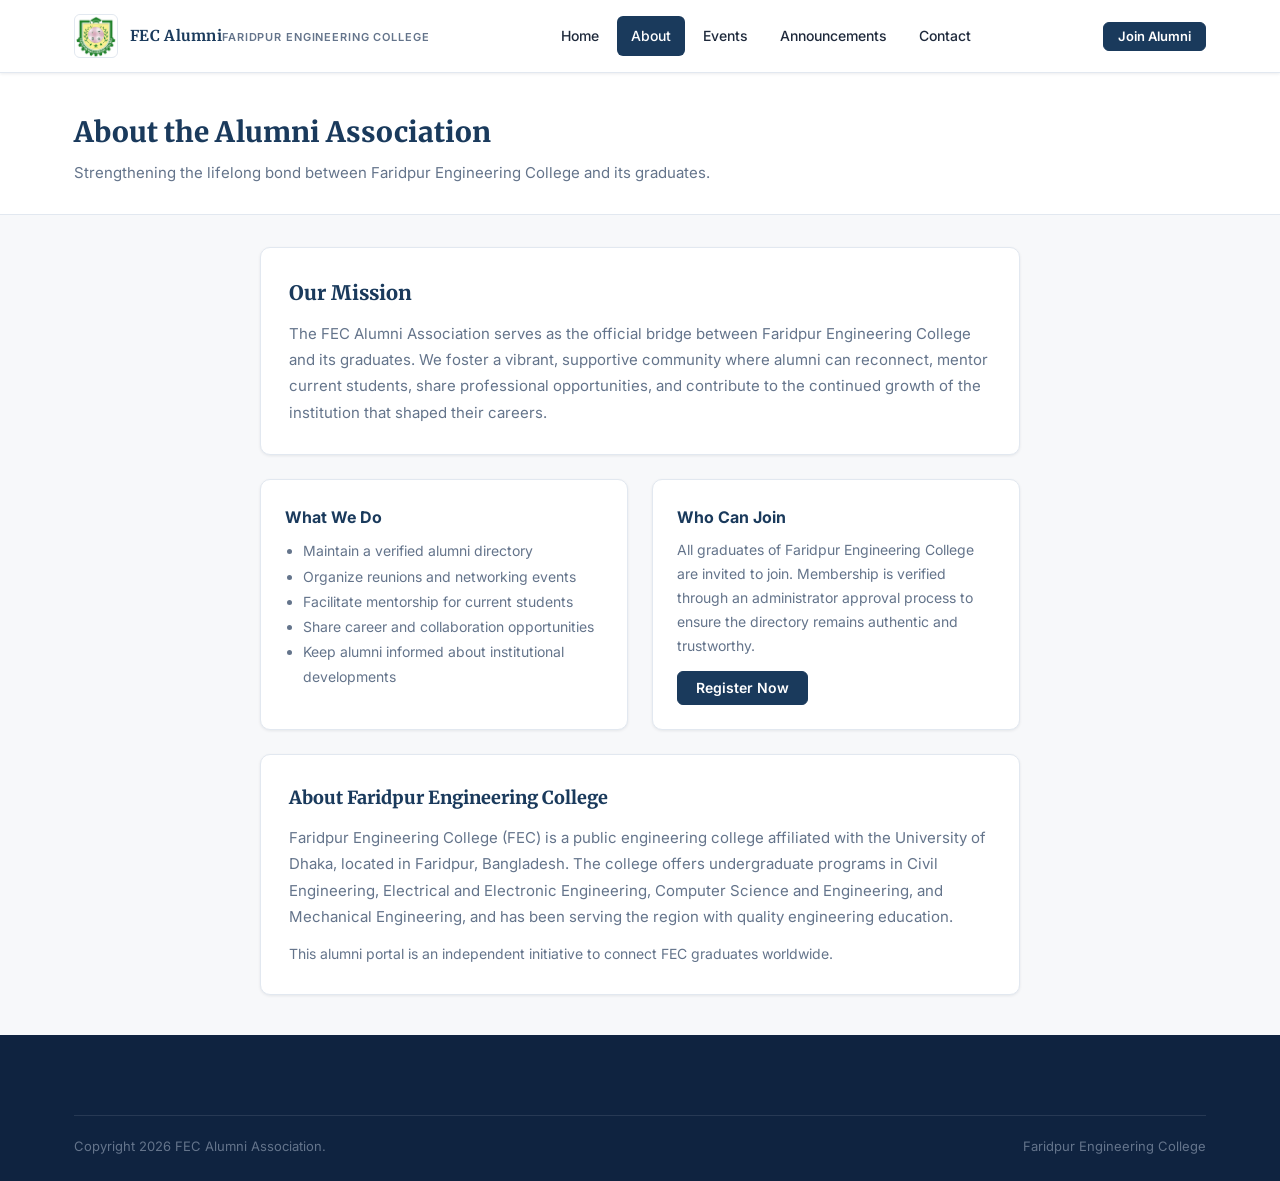
==== about.html @ fcfb1396 "first commit" ====
<!DOCTYPE html>
<html lang="en">
<head>
<meta charset="UTF-8">
<meta name="viewport" content="width=device-width, initial-scale=1.0">
<title>About - FEC Alumni Association</title>
<link rel="icon" href="fec_logo/fec_logo.jpeg">
<link href="https://fonts.googleapis.com/css2?family=Inter:wght@400;500;600;700;800&family=Merriweather:wght@700;800&display=swap" rel="stylesheet">
<link rel="stylesheet" href="css/style.css">
</head>
<body>
<header class="site-header">
  <div class="container header-inner">
    <a class="brand" href="index.html"><img class="brand-logo" src="fec_logo/fec_logo.jpeg" alt="FEC Logo" onerror="this.src='fec_logo/fec_logo.jpg'"><span class="brand-text"><span class="brand-title">FEC Alumni</span><span class="brand-subtitle">Faridpur Engineering College</span></span></a>
    <nav class="nav-desktop"><a href="index.html">Home</a><a href="about.html" class="active">About</a><a href="events.html">Events</a><a href="announcements.html">Announcements</a><a href="contact.html">Contact</a></nav>
    <div class="header-actions"><a class="btn btn-primary btn-sm" href="login.html">Join Alumni</a><button class="nav-toggle" id="nav-toggle" aria-label="Toggle menu" aria-expanded="false"><span></span></button></div>
  </div>
  <nav class="nav-mobile" id="nav-mobile"><a href="index.html">Home</a><a href="about.html" class="active">About</a><a href="events.html">Events</a><a href="announcements.html">Announcements</a><a href="contact.html">Contact</a></nav>
</header>

<div class="page-header"><div class="container"><h1>About the Alumni Association</h1><p>Strengthening the lifelong bond between Faridpur Engineering College and its graduates.</p></div></div>

<div class="container" style="padding:32px var(--container-pad) 40px">
  <div style="max-width:760px;margin:0 auto">
    <div class="card" style="padding:28px;margin-bottom:24px">
      <h2 style="font-family:var(--font-display);font-size:20px;font-weight:800;color:var(--color-primary);margin-bottom:12px">Our Mission</h2>
      <p style="font-size:15px;color:var(--color-text-muted);line-height:1.75">The FEC Alumni Association serves as the official bridge between Faridpur Engineering College and its graduates. We foster a vibrant, supportive community where alumni can reconnect, mentor current students, share professional opportunities, and contribute to the continued growth of the institution that shaped their careers.</p>
    </div>

    <div class="cards-2" style="margin-bottom:24px">
      <div class="card">
        <h3>What We Do</h3>
        <ul style="font-size:14px;color:var(--color-text-muted);line-height:1.8;margin-top:8px;list-style:disc;padding-left:18px">
          <li>Maintain a verified alumni directory</li>
          <li>Organize reunions and networking events</li>
          <li>Facilitate mentorship for current students</li>
          <li>Share career and collaboration opportunities</li>
          <li>Keep alumni informed about institutional developments</li>
        </ul>
      </div>
      <div class="card">
        <h3>Who Can Join</h3>
        <p style="font-size:14px;color:var(--color-text-muted);line-height:1.7;margin-top:8px">All graduates of Faridpur Engineering College are invited to join. Membership is verified through an administrator approval process to ensure the directory remains authentic and trustworthy.</p>
        <div style="margin-top:14px"><a class="btn btn-primary" href="login.html">Register Now</a></div>
      </div>
    </div>

    <div class="card" style="padding:28px">
      <h2 style="font-family:var(--font-display);font-size:18px;font-weight:800;color:var(--color-primary);margin-bottom:12px">About Faridpur Engineering College</h2>
      <p style="font-size:15px;color:var(--color-text-muted);line-height:1.75">Faridpur Engineering College (FEC) is a public engineering college affiliated with the University of Dhaka, located in Faridpur, Bangladesh. The college offers undergraduate programs in Civil Engineering, Electrical and Electronic Engineering, Computer Science and Engineering, and Mechanical Engineering, and has been serving the region with quality engineering education.</p>
      <p style="font-size:14px;color:var(--color-text-muted);line-height:1.7;margin-top:12px">This alumni portal is an independent initiative to connect FEC graduates worldwide.</p>
    </div>
  </div>
</div>

<footer class="site-footer"><div class="container"><div class="footer-bottom"><span>Copyright 2026 FEC Alumni Association.</span><span>Faridpur Engineering College</span></div></div></footer>
<script src="js/config.js"></script>
<script src="js/api.js"></script>
<script src="js/auth.js"></script>
<script src="js/utils.js"></script>
</body>
</html>
---- css/style.css ----
/* ============================================
   FEC Alumni Association - Core Stylesheet
   Institutional, clean, accessible, responsive
   ============================================ */

:root {
  --color-primary: #1a3a5c;
  --color-primary-dark: #122a44;
  --color-primary-light: #2a5a8a;
  --color-accent: #c49a2e;
  --color-accent-dark: #9a7a22;
  --color-accent-light: #f0d27a;
  --color-bg: #f7f8fa;
  --color-surface: #ffffff;
  --color-surface-alt: #eef1f5;
  --color-text: #1e293b;
  --color-text-muted: #64748b;
  --color-text-light: #94a3b8;
  --color-border: #e2e8f0;
  --color-border-strong: #cbd5e1;
  --color-success: #15803d;
  --color-success-bg: #f0fdf4;
  --color-warning: #a16207;
  --color-warning-bg: #fefce8;
  --color-danger: #b91c1c;
  --color-danger-bg: #fef2f2;
  --color-info: #1d4ed8;
  --color-info-bg: #eff6ff;

  --radius-sm: 6px;
  --radius-md: 10px;
  --radius-lg: 16px;
  --radius-full: 9999px;

  --shadow-sm: 0 1px 3px rgba(15, 23, 42, 0.08);
  --shadow-md: 0 4px 12px rgba(15, 23, 42, 0.10);
  --shadow-lg: 0 8px 30px rgba(15, 23, 42, 0.14);

  --space-xs: 4px;
  --space-sm: 8px;
  --space-md: 16px;
  --space-lg: 24px;
  --space-xl: 32px;
  --space-2xl: 48px;
  --space-3xl: 64px;

  --font-sans: 'Inter', 'Segoe UI', system-ui, -apple-system, sans-serif;
  --font-display: 'Merriweather', 'Georgia', serif;

  --container-max: 1180px;
  --container-pad: 24px;
  --header-height: 72px;

  --transition: 160ms ease;
}

/* Reset */
*, *::before, *::after { box-sizing: border-box; margin: 0; padding: 0; }
html { scroll-behavior: smooth; -webkit-text-size-adjust: 100%; }
body {
  font-family: var(--font-sans);
  font-size: 15px;
  line-height: 1.65;
  color: var(--color-text);
  background: var(--color-bg);
  -webkit-font-smoothing: antialiased;
}
img { max-width: 100%; display: block; }
a { color: var(--color-primary); text-decoration: none; }
a:hover { color: var(--color-primary-light); }
ul, ol { list-style: none; }
button { font: inherit; cursor: pointer; }
input, select, textarea { font: inherit; }

/* Focus */
:focus-visible { outline: 2px solid var(--color-primary); outline-offset: 2px; }

/* Utilities */
.container { max-width: var(--container-max); margin-inline: auto; padding-inline: var(--container-pad); }
.sr-only { position: absolute; width: 1px; height: 1px; overflow: hidden; clip: rect(0,0,0,0); white-space: nowrap; }
.text-muted { color: var(--color-text-muted); }
.text-center { text-align: center; }
.hidden { display: none !important; }
.flex { display: flex; }
.flex-center { display: flex; align-items: center; justify-content: center; }
.grid { display: grid; }
.badge {
  display: inline-flex; align-items: center; gap: 6px;
  font-size: 12px; font-weight: 600; letter-spacing: 0.04em; text-transform: uppercase;
  padding: 4px 10px; border-radius: var(--radius-full);
}
.badge-success { background: var(--color-success-bg); color: var(--color-success); border: 1px solid #bbf7d0; }
.badge-warning { background: var(--color-warning-bg); color: var(--color-warning); border: 1px solid #fde68a; }
.badge-danger { background: var(--color-danger-bg); color: var(--color-danger); border: 1px solid #fecaca; }
.badge-info { background: var(--color-info-bg); color: var(--color-info); border: 1px solid #bfdbfe; }
.badge-neutral { background: var(--color-surface-alt); color: var(--color-text-muted); border: 1px solid var(--color-border); }

/* =================================
   HEADER / NAVBAR
   ================================= */
.site-header {
  position: sticky; top: 0; z-index: 100;
  background: var(--color-surface);
  border-bottom: 1px solid var(--color-border);
  box-shadow: var(--shadow-sm);
}
.header-inner {
  display: flex; align-items: center; justify-content: space-between;
  height: var(--header-height); gap: var(--space-lg);
}
.brand {
  display: flex; align-items: center; gap: 12px; flex-shrink: 0;
}
.brand-logo {
  width: 44px; height: 44px; border-radius: var(--radius-sm);
  object-fit: contain; background: var(--color-surface-alt);
  border: 1px solid var(--color-border);
}
.brand-text { line-height: 1.2; }
.brand-title { font-family: var(--font-display); font-size: 15px; font-weight: 700; color: var(--color-primary); letter-spacing: 0.02em; }
.brand-subtitle { font-size: 11px; color: var(--color-text-muted); letter-spacing: 0.08em; text-transform: uppercase; font-weight: 600; }

.nav-desktop { display: flex; align-items: center; gap: 4px; }
.nav-desktop a {
  padding: 8px 14px; border-radius: var(--radius-sm);
  font-size: 14px; font-weight: 500; color: var(--color-text);
  transition: background var(--transition), color var(--transition);
}
.nav-desktop a:hover { background: var(--color-surface-alt); color: var(--color-primary); }
.nav-desktop a.active { background: var(--color-primary); color: #fff; }
.nav-desktop a.active:hover { background: var(--color-primary-dark); }

.header-actions { display: flex; align-items: center; gap: 10px; }
.btn {
  display: inline-flex; align-items: center; justify-content: center; gap: 8px;
  padding: 9px 18px; border-radius: var(--radius-sm);
  font-size: 14px; font-weight: 600; line-height: 1;
  border: 1px solid transparent; transition: all var(--transition);
  white-space: nowrap;
}
.btn-primary { background: var(--color-primary); color: #fff; border-color: var(--color-primary); }
.btn-primary:hover { background: var(--color-primary-dark); color: #fff; }
.btn-accent { background: var(--color-accent); color: #fff; border-color: var(--color-accent); }
.btn-accent:hover { background: var(--color-accent-dark); color: #fff; }
.btn-outline { background: transparent; color: var(--color-primary); border-color: var(--color-border-strong); }
.btn-outline:hover { background: var(--color-surface-alt); border-color: var(--color-primary); color: var(--color-primary); }
.btn-ghost { background: transparent; color: var(--color-text-muted); border-color: transparent; }
.btn-ghost:hover { background: var(--color-surface-alt); color: var(--color-text); }
.btn-sm { padding: 7px 14px; font-size: 13px; }
.btn-lg { padding: 13px 26px; font-size: 15px; }
.btn:disabled { opacity: 0.55; cursor: not-allowed; }
.btn-block { width: 100%; }

/* Mobile nav */
.nav-toggle {
  display: none; width: 40px; height: 40px;
  align-items: center; justify-content: center;
  background: transparent; border: 1px solid var(--color-border);
  border-radius: var(--radius-sm); color: var(--color-text);
}
.nav-toggle span, .nav-toggle span::before, .nav-toggle span::after {
  display: block; width: 18px; height: 2px; background: var(--color-text);
  border-radius: 2px; content: ''; transition: var(--transition);
}
.nav-toggle span::before { transform: translateY(-6px); }
.nav-toggle span::after { transform: translateY(4px); }
.nav-toggle[aria-expanded="true"] span { background: transparent; }
.nav-toggle[aria-expanded="true"] span::before { transform: rotate(45deg); }
.nav-toggle[aria-expanded="true"] span::after { transform: rotate(-45deg) translateY(-1px) translateX(1px); }

.nav-mobile {
  display: none; flex-direction: column;
  background: var(--color-surface);
  border-top: 1px solid var(--color-border);
  padding: 12px var(--container-pad) 20px;
}
.nav-mobile.open { display: flex; }
.nav-mobile a {
  padding: 12px 14px; border-radius: var(--radius-sm);
  font-size: 15px; font-weight: 500; color: var(--color-text);
  border: 1px solid transparent;
}
.nav-mobile a:hover { background: var(--color-surface-alt); }
.nav-mobile a.active { background: var(--color-primary); color: #fff; }
.nav-mobile .mobile-actions { display: flex; flex-direction: column; gap: 10px; margin-top: 14px; padding-top: 14px; border-top: 1px solid var(--color-border); }

/* =================================
   HERO
   ================================= */
.hero {
  position: relative; overflow: hidden;
  background: linear-gradient(135deg, var(--color-primary) 0%, #1e4a6e 55%, #2a5a8a 100%);
  color: #fff;
}
.hero-bg {
  position: absolute; inset: 0;
  background: url('../assets/campus/campus-hero.jpg') center/cover no-repeat;
  opacity: 0.18;
}
.hero-overlay { position: absolute; inset: 0; background: linear-gradient(180deg, rgba(15,42,68,0.35) 0%, rgba(15,42,68,0.78) 100%); }
.hero-inner {
  position: relative; display: grid; grid-template-columns: 1.15fr 0.85fr;
  gap: var(--space-2xl); align-items: center;
  padding: 64px 0 72px; min-height: 520px;
}
.hero-kicker {
  display: inline-flex; align-items: center; gap: 8px;
  font-size: 12px; font-weight: 700; letter-spacing: 0.10em; text-transform: uppercase;
  color: var(--color-accent-light); margin-bottom: 16px;
}
.hero-kicker::before { content: ''; width: 28px; height: 2px; background: var(--color-accent); border-radius: 2px; }
.hero h1 {
  font-family: var(--font-display); font-size: clamp(30px, 4.2vw, 46px);
  font-weight: 800; line-height: 1.12; letter-spacing: -0.02em; margin-bottom: 16px;
}
.hero h1 span { color: var(--color-accent-light); }
.hero-desc { font-size: 16px; line-height: 1.7; color: #dbe6f2; max-width: 560px; margin-bottom: 28px; }
.hero-actions { display: flex; flex-wrap: wrap; gap: 12px; }
.hero-stats {
  display: grid; grid-template-columns: repeat(3, 1fr); gap: 16px;
  margin-top: 36px; padding-top: 28px; border-top: 1px solid rgba(255,255,255,0.18);
  max-width: 520px;
}
.stat-value { font-size: 26px; font-weight: 800; line-height: 1; }
.stat-label { font-size: 12px; letter-spacing: 0.06em; text-transform: uppercase; color: #a8c0db; margin-top: 4px; }

.hero-card {
  background: var(--color-surface); border-radius: var(--radius-lg);
  padding: 28px; color: var(--color-text);
  box-shadow: var(--shadow-lg); border: 1px solid var(--color-border);
}
.hero-card-head { display: flex; align-items: center; gap: 12px; margin-bottom: 18px; }
.hero-card-icon {
  width: 44px; height: 44px; border-radius: var(--radius-md);
  background: var(--color-primary); color: #fff;
  display: flex; align-items: center; justify-content: center; flex-shrink: 0;
}
.hero-card-icon svg { width: 22px; height: 22px; }
.hero-card h3 { font-size: 16px; font-weight: 700; color: var(--color-primary); }
.hero-card p { font-size: 13px; color: var(--color-text-muted); }
.hero-card-list { display: flex; flex-direction: column; gap: 14px; }
.hero-card-item { display: flex; gap: 12px; align-items: flex-start; }
.hero-card-item svg { width: 18px; height: 18px; color: var(--color-accent); flex-shrink: 0; margin-top: 2px; }
.hero-card-item strong { font-size: 14px; display: block; }
.hero-card-item span { font-size: 13px; color: var(--color-text-muted); }

/* =================================
   SECTIONS
   ================================= */
.section { padding: 64px 0; }
.section-alt { background: var(--color-surface); border-top: 1px solid var(--color-border); border-bottom: 1px solid var(--color-border); }
.section-head { text-align: center; max-width: 640px; margin: 0 auto 40px; }
.section-kicker { font-size: 12px; font-weight: 700; letter-spacing: 0.10em; text-transform: uppercase; color: var(--color-accent-dark); margin-bottom: 8px; }
.section-title { font-family: var(--font-display); font-size: clamp(24px, 3vw, 32px); font-weight: 800; color: var(--color-primary); line-height: 1.2; margin-bottom: 12px; }
.section-desc { font-size: 15px; color: var(--color-text-muted); line-height: 1.7; }

/* Cards grid */
.cards-3 { display: grid; grid-template-columns: repeat(3, 1fr); gap: 24px; }
.cards-2 { display: grid; grid-template-columns: repeat(2, 1fr); gap: 24px; }
.card {
  background: var(--color-surface); border: 1px solid var(--color-border);
  border-radius: var(--radius-md); padding: 24px;
  box-shadow: var(--shadow-sm); transition: box-shadow var(--transition), transform var(--transition);
}
.card:hover { box-shadow: var(--shadow-md); transform: translateY(-2px); }
.card-icon {
  width: 48px; height: 48px; border-radius: var(--radius-md);
  display: flex; align-items: center; justify-content: center;
  margin-bottom: 16px; background: var(--color-surface-alt); border: 1px solid var(--color-border);
  color: var(--color-primary);
}
.card-icon svg { width: 22px; height: 22px; }
.card h3 { font-size: 16px; font-weight: 700; margin-bottom: 8px; color: var(--color-primary); }
.card p { font-size: 14px; color: var(--color-text-muted); line-height: 1.65; }

/* Feature highlight */
.highlight-grid { display: grid; grid-template-columns: 1fr 1fr; gap: 32px; align-items: center; }
.highlight-list { display: flex; flex-direction: column; gap: 16px; }
.highlight-item { display: flex; gap: 14px; }
.highlight-num {
  width: 32px; height: 32px; border-radius: var(--radius-full);
  background: var(--color-primary); color: #fff;
  display: flex; align-items: center; justify-content: center;
  font-size: 13px; font-weight: 800; flex-shrink: 0;
}
.highlight-item h4 { font-size: 15px; font-weight: 700; margin-bottom: 4px; }
.highlight-item p { font-size: 14px; color: var(--color-text-muted); }

/* CTA */
.cta {
  background: var(--color-primary); color: #fff;
  border-radius: var(--radius-lg); padding: 48px;
  display: flex; align-items: center; justify-content: space-between; gap: 32px;
}
.cta h2 { font-family: var(--font-display); font-size: 26px; font-weight: 800; margin-bottom: 8px; }
.cta p { color: #cbd5e1; font-size: 15px; max-width: 520px; }
.cta-actions { display: flex; gap: 12px; flex-shrink: 0; }

/* Event / announcement cards */
.event-card, .announcement-card, .alumni-card {
  background: var(--color-surface); border: 1px solid var(--color-border);
  border-radius: var(--radius-md); overflow: hidden;
  box-shadow: var(--shadow-sm); transition: box-shadow var(--transition), transform var(--transition);
}
.event-card:hover, .announcement-card:hover, .alumni-card:hover { box-shadow: var(--shadow-md); transform: translateY(-2px); }
.event-card-img { height: 160px; background: var(--color-surface-alt); display: flex; align-items: center; justify-content: center; color: var(--color-text-light); overflow: hidden; }
.event-card-img img { width: 100%; height: 100%; object-fit: cover; }
.event-card-body, .announcement-card-body { padding: 18px 20px; }
.event-meta { display: flex; gap: 12px; font-size: 12px; color: var(--color-text-muted); margin-bottom: 8px; flex-wrap: wrap; }
.event-meta span { display: inline-flex; align-items: center; gap: 5px; }
.event-meta svg { width: 14px; height: 14px; }

/* Footer */
.site-footer { background: #0f2340; color: #cbd5e1; padding: 48px 0 24px; }
.footer-grid { display: grid; grid-template-columns: 1.6fr 1fr 1fr 1fr; gap: 32px; }
.footer-brand { display: flex; gap: 12px; align-items: flex-start; margin-bottom: 14px; }
.footer-brand img { width: 40px; height: 40px; border-radius: var(--radius-sm); object-fit: contain; background: #fff; padding: 2px; }
.footer-brand strong { color: #fff; font-family: var(--font-display); font-size: 15px; display: block; }
.footer-brand span { font-size: 12px; color: #94a3b8; }
.footer-desc { font-size: 13px; line-height: 1.7; color: #94a3b8; max-width: 340px; }
.footer-col h4 { font-size: 13px; font-weight: 700; letter-spacing: 0.08em; text-transform: uppercase; color: #fff; margin-bottom: 14px; }
.footer-col a { display: block; font-size: 14px; color: #94a3b8; padding: 5px 0; transition: color var(--transition); }
.footer-col a:hover { color: #fff; }
.footer-bottom {
  margin-top: 32px; padding-top: 20px; border-top: 1px solid rgba(255,255,255,0.10);
  display: flex; align-items: center; justify-content: space-between; gap: 16px; flex-wrap: wrap;
  font-size: 13px; color: #64748b;
}

/* Forms */
.form-group { margin-bottom: 16px; }
.form-label { display: block; font-size: 13px; font-weight: 600; color: var(--color-text); margin-bottom: 6px; }
.form-label .req { color: var(--color-danger); margin-left: 2px; }
.form-input, .form-select, .form-textarea {
  width: 100%; padding: 10px 12px;
  border: 1px solid var(--color-border-strong); border-radius: var(--radius-sm);
  background: var(--color-surface); color: var(--color-text);
  font-size: 14px; transition: border-color var(--transition), box-shadow var(--transition);
}
.form-input:focus, .form-select:focus, .form-textarea:focus { border-color: var(--color-primary); box-shadow: 0 0 0 3px rgba(26,58,92,0.12); outline: none; }
.form-input.is-error, .form-select.is-error, .form-textarea.is-error { border-color: var(--color-danger); }
.form-hint { font-size: 12px; color: var(--color-text-muted); margin-top: 4px; }
.form-error { font-size: 12px; color: var(--color-danger); margin-top: 4px; }
.form-row { display: grid; grid-template-columns: 1fr 1fr; gap: 16px; }
.form-textarea { min-height: 90px; resize: vertical; }

/* Alerts */
.alert {
  padding: 12px 16px; border-radius: var(--radius-sm);
  font-size: 14px; line-height: 1.55; border: 1px solid;
  display: flex; gap: 10px; align-items: flex-start;
}
.alert svg { width: 18px; height: 18px; flex-shrink: 0; margin-top: 1px; }
.alert-success { background: var(--color-success-bg); border-color: #bbf7d0; color: #14532d; }
.alert-warning { background: var(--color-warning-bg); border-color: #fde68a; color: #713f12; }
.alert-danger { background: var(--color-danger-bg); border-color: #fecaca; color: #7f1d1d; }
.alert-info { background: var(--color-info-bg); border-color: #bfdbfe; color: #1e3a5f; }

/* Spinner */
.spinner { width: 18px; height: 18px; border: 2.5px solid var(--color-border); border-top-color: var(--color-primary); border-radius: 50%; animation: spin 0.7s linear infinite; display: inline-block; }
.spinner-lg { width: 36px; height: 36px; border-width: 3px; }
@keyframes spin { to { transform: rotate(360deg); } }
.loading-wrap { display: flex; flex-direction: column; align-items: center; justify-content: center; gap: 12px; padding: 48px 24px; color: var(--color-text-muted); }

/* Page header */
.page-header { background: var(--color-surface); border-bottom: 1px solid var(--color-border); padding: 36px 0 28px; }
.page-header h1 { font-family: var(--font-display); font-size: 28px; font-weight: 800; color: var(--color-primary); margin-bottom: 6px; }
.page-header p { font-size: 15px; color: var(--color-text-muted); }

/* Breadcrumb */
.breadcrumb { display: flex; gap: 8px; font-size: 13px; color: var(--color-text-muted); margin-bottom: 12px; flex-wrap: wrap; }
.breadcrumb a { color: var(--color-text-muted); }
.breadcrumb a:hover { color: var(--color-primary); }

/* Empty */
.empty-state { text-align: center; padding: 48px 24px; color: var(--color-text-muted); }
.empty-state h3 { font-size: 16px; font-weight: 700; color: var(--color-text); margin-bottom: 6px; }

/* Table responsive wrapper */
.table-wrap { overflow-x: auto; -webkit-overflow-scrolling: touch; border: 1px solid var(--color-border); border-radius: var(--radius-md); background: var(--color-surface); }
.table-wrap table { width: 100%; border-collapse: collapse; min-width: 640px; }
.table-wrap th { text-align: left; font-size: 12px; font-weight: 700; letter-spacing: 0.06em; text-transform: uppercase; color: var(--color-text-muted); padding: 12px 16px; background: var(--color-surface-alt); border-bottom: 1px solid var(--color-border); white-space: nowrap; }
.table-wrap td { padding: 12px 16px; font-size: 14px; border-bottom: 1px solid var(--color-border); vertical-align: middle; }
.table-wrap tr:last-child td { border-bottom: none; }

/* Pagination */
.pagination { display: flex; align-items: center; justify-content: center; gap: 6px; margin-top: 24px; flex-wrap: wrap; }
.pagination button { min-width: 36px; height: 36px; padding: 0 10px; border: 1px solid var(--color-border); background: var(--color-surface); border-radius: var(--radius-sm); font-size: 13px; font-weight: 600; }
.pagination button:hover { border-color: var(--color-primary); color: var(--color-primary); }
.pagination button.active { background: var(--color-primary); color: #fff; border-color: var(--color-primary); }
.pagination button:disabled { opacity: 0.4; cursor: not-allowed; }

/* Modal */
.modal-backdrop { position: fixed; inset: 0; background: rgba(15, 23, 42, 0.55); display: flex; align-items: center; justify-content: center; z-index: 200; padding: 20px; }
.modal { background: var(--color-surface); border-radius: var(--radius-lg); box-shadow: var(--shadow-lg); max-width: 560px; width: 100%; max-height: 90vh; overflow: auto; }
.modal-head { padding: 20px 24px 16px; border-bottom: 1px solid var(--color-border); display: flex; align-items: center; justify-content: space-between; gap: 12px; }
.modal-head h3 { font-size: 16px; font-weight: 700; }
.modal-body { padding: 20px 24px; }
.modal-foot { padding: 16px 24px; border-top: 1px solid var(--color-border); display: flex; justify-content: flex-end; gap: 10px; }

/* Icon helper */
.icon { width: 20px; height: 20px; display: inline-block; vertical-align: middle; }

/* =================================
   RESPONSIVE
   ================================= */
@media (max-width: 1024px) {
  .hero-inner { grid-template-columns: 1fr; }
  .hero-card { max-width: 520px; }
  .cards-3 { grid-template-columns: repeat(2, 1fr); }
  .footer-grid { grid-template-columns: 1fr 1fr; }
  .highlight-grid { grid-template-columns: 1fr; }
  .cta { flex-direction: column; align-items: flex-start; }
}
@media (max-width: 768px) {
  :root { --container-pad: 16px; --header-height: 60px; }
  .nav-desktop, .header-actions .btn-desktop { display: none !important; }
  .nav-toggle { display: flex; }
  .hero-inner { padding: 36px 0 40px; min-height: auto; }
  .hero-stats { grid-template-columns: repeat(3, 1fr); gap: 12px; }
  .stat-value { font-size: 20px; }
  .cards-3, .cards-2 { grid-template-columns: 1fr; }
  .form-row { grid-template-columns: 1fr; }
  .section { padding: 40px 0; }
  .cta { padding: 28px 20px; }
  .footer-grid { grid-template-columns: 1fr; }
  .page-header h1 { font-size: 24px; }
}
@media (max-width: 480px) {
  .hero-actions { flex-direction: column; }
  .hero-actions .btn { width: 100%; }
  .hero-stats { grid-template-columns: 1fr 1fr 1fr; }
}
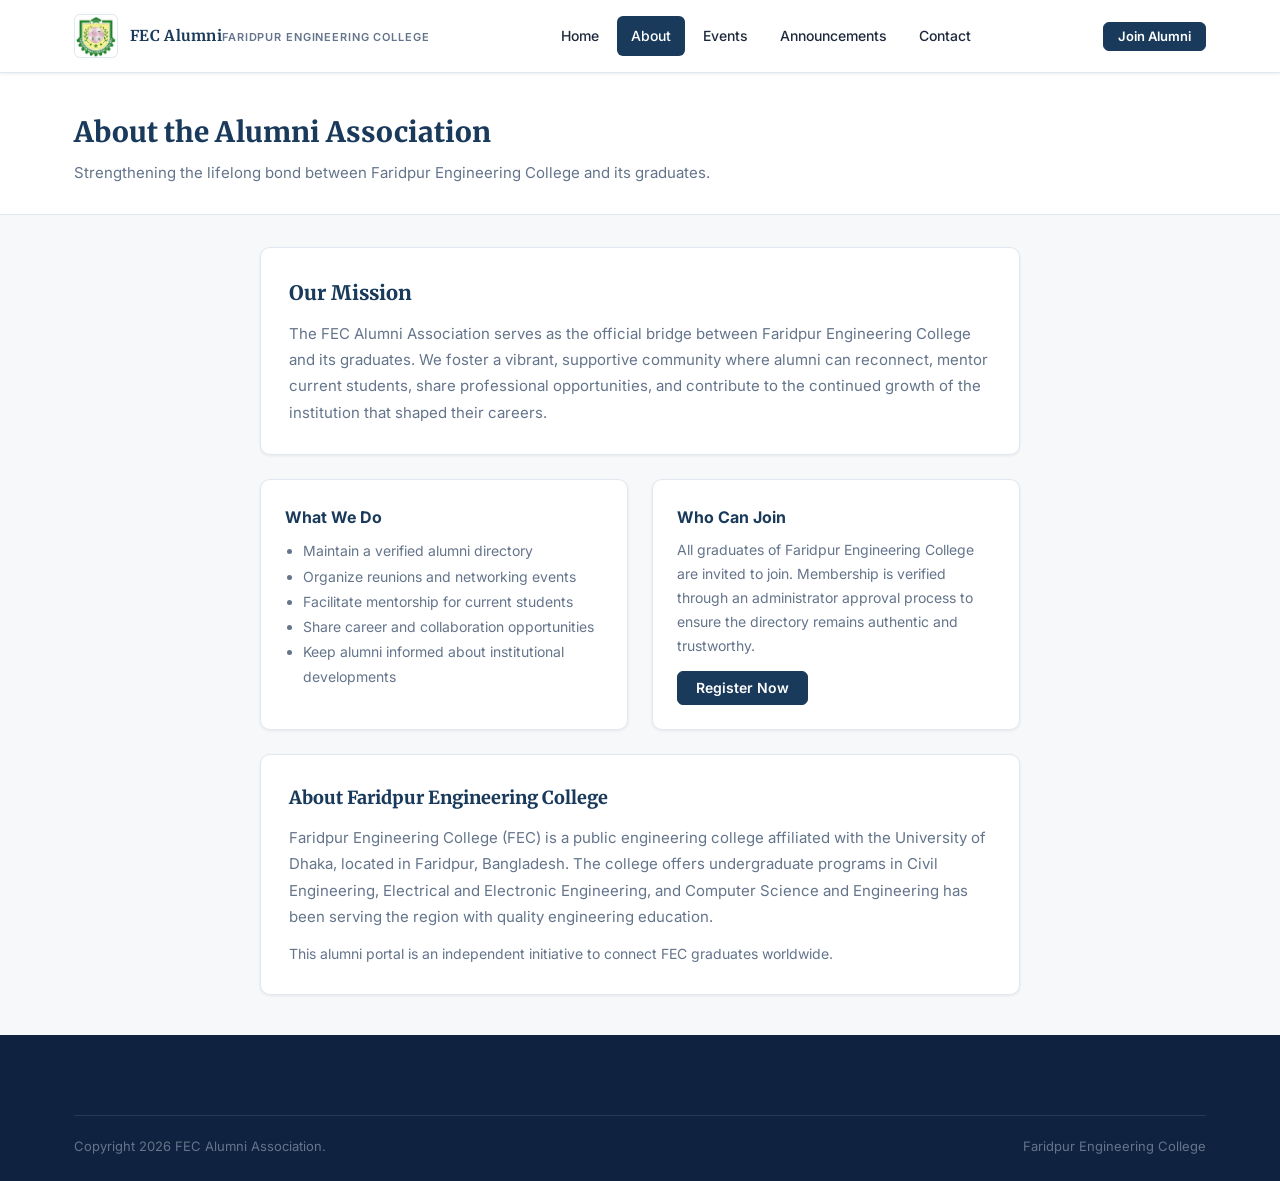
==== commit 28646706: "Update about.html" ====
--- a/about.html
+++ b/about.html
@@ -47,7 +47,7 @@
 
     <div class="card" style="padding:28px">
       <h2 style="font-family:var(--font-display);font-size:18px;font-weight:800;color:var(--color-primary);margin-bottom:12px">About Faridpur Engineering College</h2>
-      <p style="font-size:15px;color:var(--color-text-muted);line-height:1.75">Faridpur Engineering College (FEC) is a public engineering college affiliated with the University of Dhaka, located in Faridpur, Bangladesh. The college offers undergraduate programs in Civil Engineering, Electrical and Electronic Engineering, Computer Science and Engineering, and Mechanical Engineering, and has been serving the region with quality engineering education.</p>
+      <p style="font-size:15px;color:var(--color-text-muted);line-height:1.75">Faridpur Engineering College (FEC) is a public engineering college affiliated with the University of Dhaka, located in Faridpur, Bangladesh. The college offers undergraduate programs in Civil Engineering, Electrical and Electronic Engineering, and Computer Science and Engineering has been serving the region with quality engineering education.</p>
       <p style="font-size:14px;color:var(--color-text-muted);line-height:1.7;margin-top:12px">This alumni portal is an independent initiative to connect FEC graduates worldwide.</p>
     </div>
   </div>
